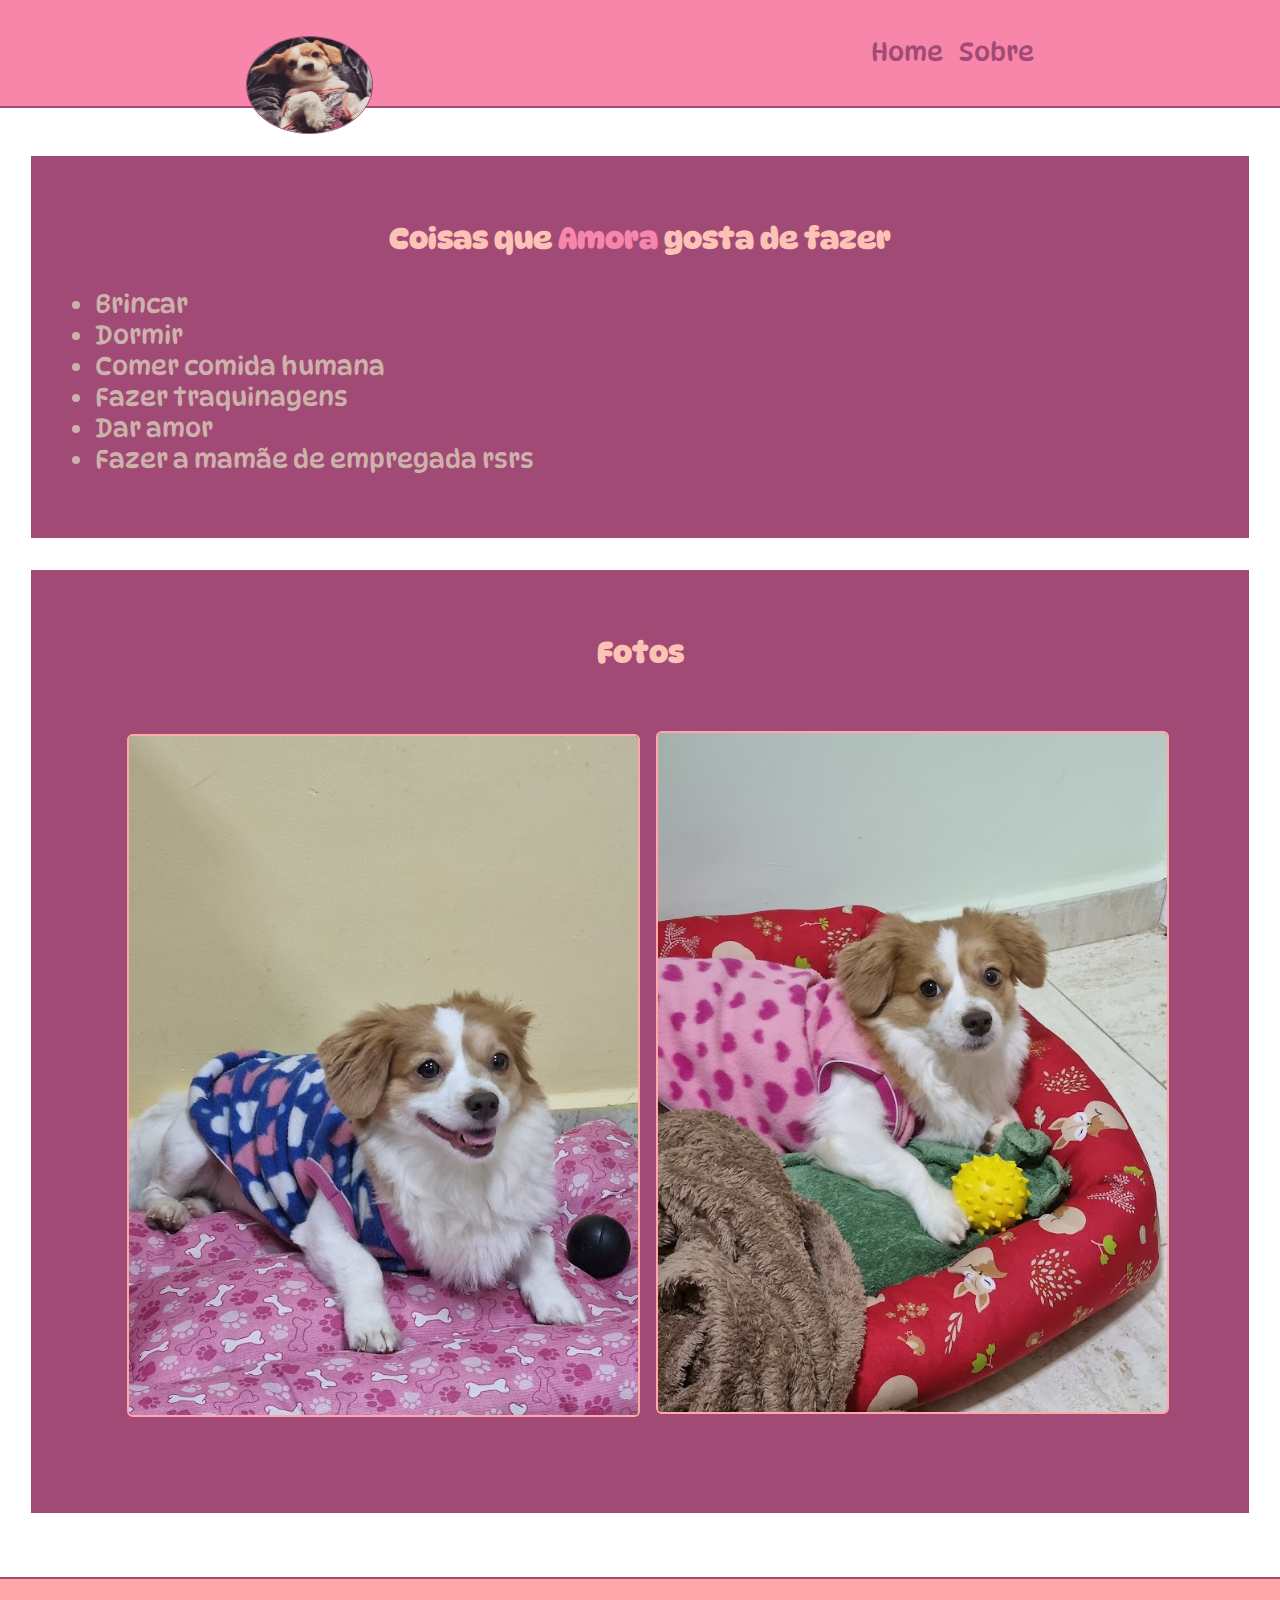
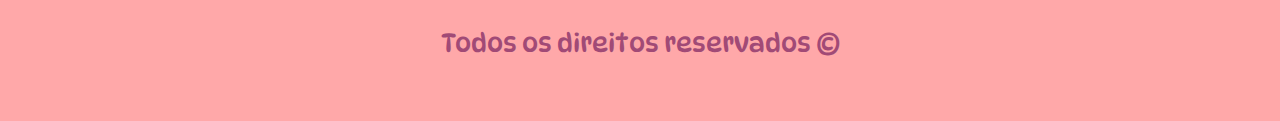
==== html-01/html/sobre.html @ 4ef54770 ":construction: Criado o style do html" ====
<!DOCTYPE html>
<html lang="pt-br">
<head>
  <meta charset="UTF-8">
  <meta http-equiv="X-UA-Compatible" content="IE=edge">
  <link href="https://fonts.googleapis.com/css2?family=DynaPuff:wght@400;700&display=swap" rel="stylesheet">
  <meta name="viewport" content="width=device-width, initial-scale=1.0">

  <link rel="preconnect" href="https://fonts.googleapis.com">
  <link rel="preconnect" href="https://fonts.gstatic.com" crossorigin>


  <link rel="stylesheet" href="../styles/global.css">
  <title>Sobre</title>
</head>
<body>
  <header class="header">
    <img src="../assets/logo.jpg" class="logo">
    <nav>
      <ul>
        <li> <a href="./index.html">Home</a> </li>
        <li> <a href="#">Sobre</a></li>
      </ul>
    </nav>
  </header>

  <main  class="main">
    <section>
      <h3>Coisas que <span>Amora</span> gosta de fazer</h3>
  
      <ul>
        <li>Brincar</li>
        <li>Dormir</li>
        <li>Comer comida humana</li>
        <li>Fazer traquinagens</li>
        <li>Dar amor </li>
        <li>Fazer a mamãe de empregada rsrs</li>
      </ul>
    </section>
  
    <section >
      <h3>Fotos</h3>
      
      <div class="galeria">
        <div class="galeria">
          <img src="../assets/amora2.jpg" >
        </div>
    
        <div>
          <img src="../assets/amoo.jpg">
        </div>
      </div>
    </section>
  </main>

  
  <footer class="footer">
    <p>Todos os direitos reservados &copy;</p>
  </footer>
</body>
</html>
---- html-01/styles/global.css ----
* {
  padding: 0;
  margin: 0;
  box-sizing: border-box;
}

:root {
  --color-haze:#A14A76;
  --color-pink-cinza: #CDB2AB;
  --color-pink-400: #F786AA;
  --color-pink-200: #FFA8A9;
  --color-pink-100: #FBC2B5;
}

/*===COR NO SCROLL ====*/
::-webkit-scrollbar {
  background:var(--color-pink-400); 
  width: .7rem; 
}

::-webkit-scrollbar-thumb {
 background: var(--color-haze); 
 border-radius: .7rem;
}

html {
  scroll-behavior: smooth; /* Rolagem de leve na página */
}

body {
  color: var(--color-pink-cinza);
  
  font-size: 1.6rem;
  font-family: 'DynaPuff', cursive;
}

a {
  text-decoration: none;
}

/*HEADER*/

.header {
  background: var(--color-pink-400) ;
  height: 12vh;
  width: 100%;
  padding: 0.275rem ;
  margin-bottom: 1rem ;

  display: flex;
  justify-content: space-around;
  border-bottom: 2px solid var(--color-haze);

}

.header .logo {
  width: 10%;
  border-radius: 50%;
  border: 1px solid var(--color-haze);
  
  
  position: relative;
  top: 2rem;
}

.header nav ul {
  display: flex;
  margin: 2rem auto ;
}

.header nav ul li {
  list-style: none;
  margin-left: 1rem ;
}

.header nav ul li > a {
  color: var(--color-haze);

  transition: color 0.1s;
}

.header nav ul li > a:hover, a:hover {
  color: var(--color-pink-200);
}



.header nav ul li > a:active {
  color: var(--color-pink-200);
  font-weight: 700;
}

.header nav ul li a.current  {
  color: #CDB2AB;
}


/*MAIN*/

.main {
  max-width: 1250px;
  width: 100%;

  margin: 0 auto;
  padding: 2rem 1rem;
}

section {
  background: #A14A76;
  margin-bottom: 2rem;
  padding: 4rem;
}

.text-home img {
  display: flex;
  margin: 0 auto;
  border: 2px solid var(--color-pink-200);
  border-radius: .355rem;
}

section h2, h3, h4 {  
  color: var(--color-pink-100);
  text-align: center;
  margin-bottom: 2rem;
}

span {
  color: var(--color-pink-400);
}

p {
  text-align: center;
  margin-bottom: 2rem;
}

#section-video{
  text-align: center;
}

.galeria {
  display: flex;
  align-items: center;
  padding: 1rem 1rem;
}

.galeria img {
  width: 100%;
  border: 2px solid var(--color-pink-200);
  border-radius: .355rem;
}


/*footer*/

.footer {
  background-color: var(--color-pink-200);
  color: var(--color-haze);
  height: 9rem;
  text-align: center;
  padding: 3rem;

  border-top: 2px solid var(--color-haze);
}


@media(max-width: 760px) {
  .header .logo {
    width: 100px;
  }

  .header nav ul li {
    margin: 1.2rem;
  }

}
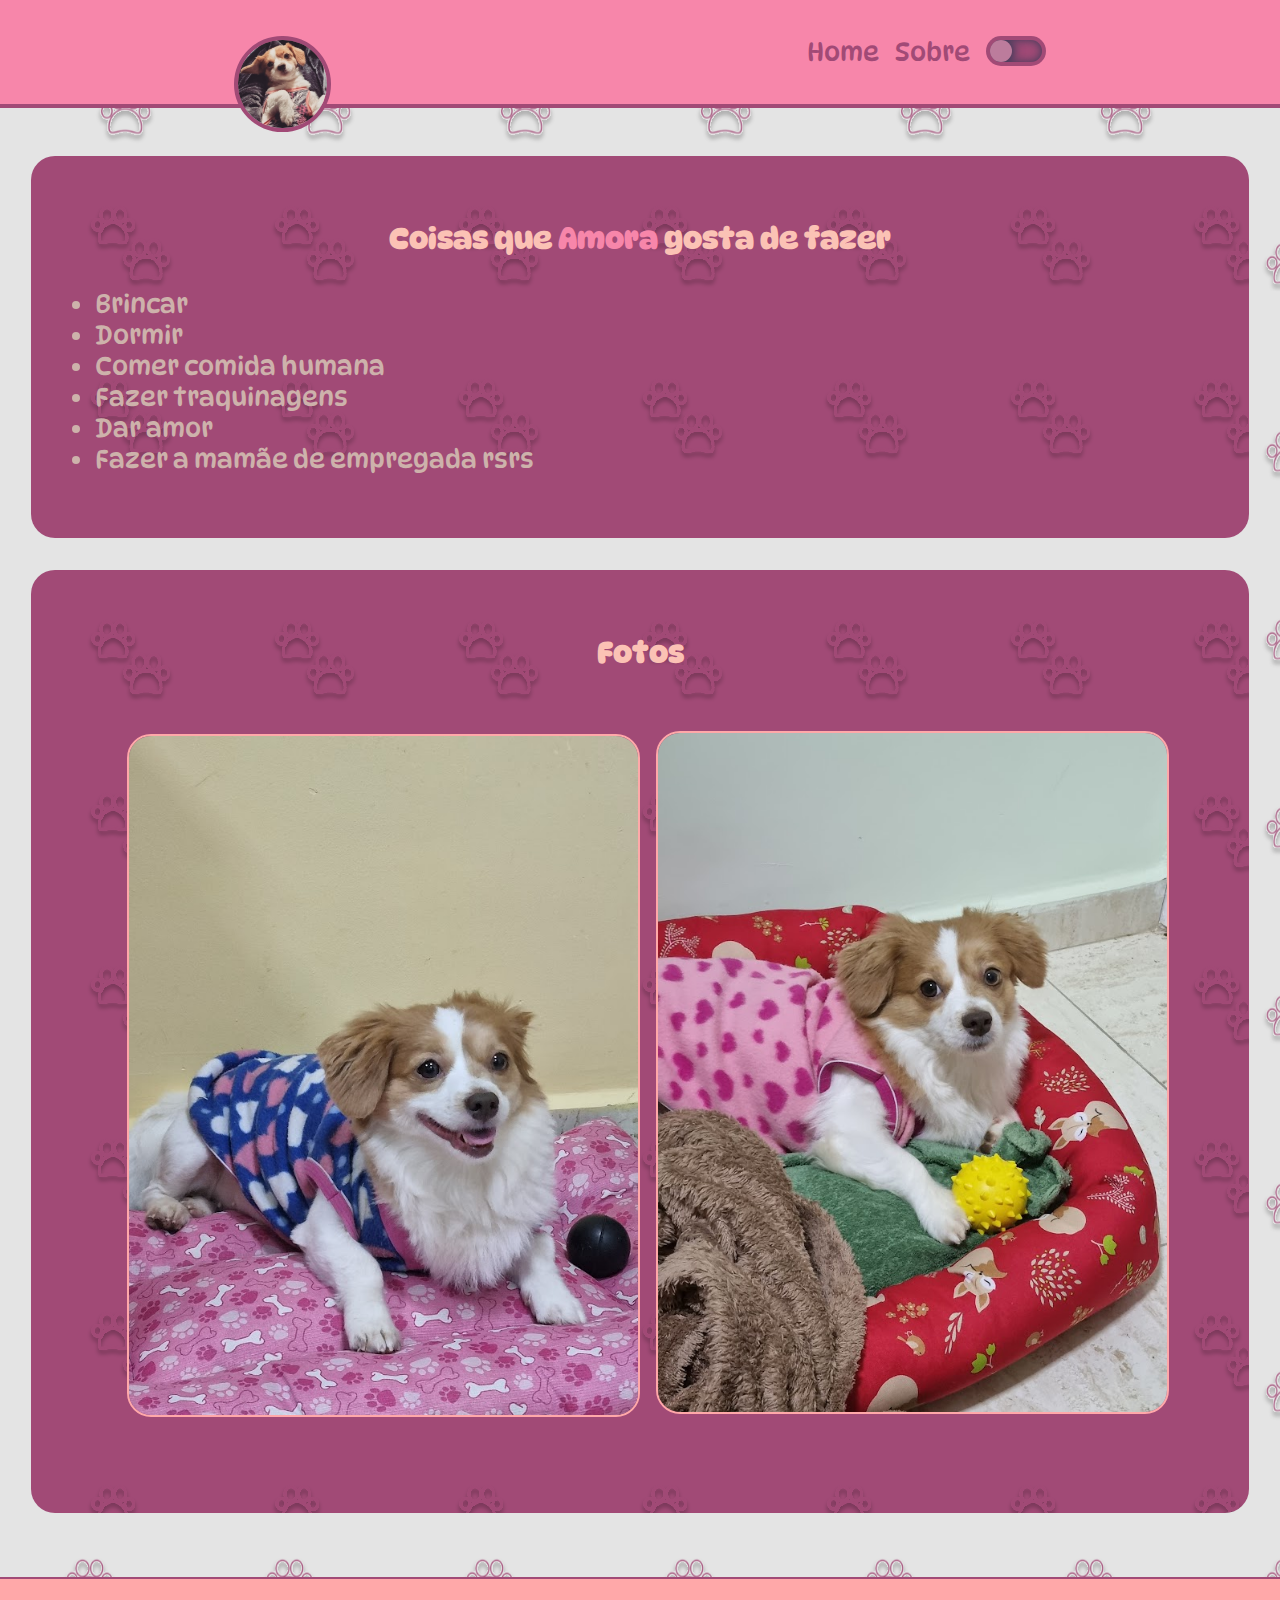
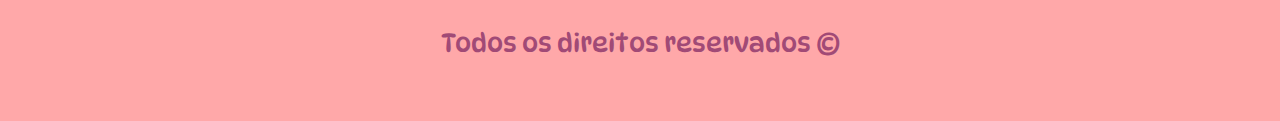
==== commit 3e7cc329: ":construction: Criado o js com theme" ====
--- a/html-01/html/sobre.html
+++ b/html-01/html/sobre.html
@@ -20,12 +20,18 @@
       <ul>
         <li> <a href="./index.html">Home</a> </li>
         <li> <a href="#">Sobre</a></li>
+        <li>  
+          <label class="switch">
+            <input id="theme" type="checkbox" class="checkbox">
+            <div class="slider"></div>
+          </label>
+        </li>
       </ul>
     </nav>
   </header>
 
   <main  class="main">
-    <section>
+    <section class="section">
       <h3>Coisas que <span>Amora</span> gosta de fazer</h3>
   
       <ul>
@@ -38,7 +44,7 @@
       </ul>
     </section>
   
-    <section >
+    <section class="section">
       <h3>Fotos</h3>
       
       <div class="galeria">
--- a/html-01/styles/global.css
+++ b/html-01/styles/global.css
@@ -10,6 +10,13 @@
   --color-pink-400: #F786AA;
   --color-pink-200: #FFA8A9;
   --color-pink-100: #FBC2B5;
+
+  /* dark  */
+
+  --color-dark-indepe: #3B3B58;
+  --color-dark-chinese: #7A5980;
+  --color-dark-purple: #7A5980;
+  --color-dark-mauve: #BC7C9C;
 }
 
 /*===COR NO SCROLL ====*/
@@ -23,15 +30,25 @@
  border-radius: .7rem;
 }
 
+
+
 html {
   scroll-behavior: smooth; /* Rolagem de leve na página */
 }
 
 body {
-  color: var(--color-pink-cinza);
-  
+  /* background-image: url(../assets/patinhas.svg); */ 
+  background-image: url(../assets/pata.svg);
+  background-color: rgba(222, 222, 222, 0.811);
+  background-size: 200px;
   font-size: 1.6rem;
   font-family: 'DynaPuff', cursive;
+  color: var(--color-pink-cinza);
+}
+
+.dark {
+  background-color: var(--color-dark-chinese);
+  color: var(--color-dark-mauve);
 }
 
 a {
@@ -41,7 +58,7 @@
 /*HEADER*/
 
 .header {
-  background: var(--color-pink-400) ;
+  background: var(--color-pink-400);
   height: 12vh;
   width: 100%;
   padding: 0.275rem ;
@@ -49,20 +66,28 @@
 
   display: flex;
   justify-content: space-around;
-  border-bottom: 2px solid var(--color-haze);
-
+  border-bottom: 4px solid var(--color-haze);
+}
+
+.headerDark {
+  background: var(--color-dark-indepe);
+  border-bottom: 4px solid var(--color-dark-mauve) ;
 }
 
 .header .logo {
-  width: 10%;
+  /* width: 100%; */
   border-radius: 50%;
-  border: 1px solid var(--color-haze);
+  border: 4px solid var(--color-haze);
   
   
   position: relative;
   top: 2rem;
 }
 
+.headerDark .logo {
+  border: 4px solid var(--color-dark-mauve);
+}
+
 .header nav ul {
   display: flex;
   margin: 2rem auto ;
@@ -79,19 +104,71 @@
   transition: color 0.1s;
 }
 
+.headerDark nav ul li > a {
+  color: var(--color-dark-mauve);
+}
+
 .header nav ul li > a:hover, a:hover {
   color: var(--color-pink-200);
 }
 
-
+.headerDark nav ul li > a:hover, a:hover {
+  color: var(--color-dark-chinese);
+}
 
 .header nav ul li > a:active {
   color: var(--color-pink-200);
   font-weight: 700;
 }
 
-.header nav ul li a.current  {
-  color: #CDB2AB;
+.headerDark nav ul li > a:active {
+  color: var(--color-dark-purple);
+}
+
+/* button  */
+
+/* From uiverse.io by @Galahhad */
+.checkbox {
+  display: none;
+}
+
+.slider {
+  width: 60px;
+  height: 30px;
+  background-color: var(--color-haze);
+  border-radius: 20px;
+  overflow: hidden;
+  display: flex;
+  align-items: center;
+  border: 4px solid transparent;
+  transition: .3s;
+  box-shadow: 0 0 10px 0 var(--color-dark-indepe) inset;
+  cursor: pointer;
+}
+
+.slider::before {
+  content: '';
+  display: block;
+  width: 100%;
+  height: 100%;
+  background-color: var(--color-dark-mauve);
+  transform: translateX(-30px);
+  border-radius: 20px;
+  transition: .3s;
+  box-shadow: 0 0 10px 3px var(--color-dark-indepe);
+}
+
+.checkbox:checked ~ .slider::before {
+  transform: translateX(30px);
+  box-shadow: 0 0 10px 3px var(--color-dark-purple);
+}
+
+.checkbox:checked ~ .slider {
+  background-color: var(--color-haze);
+}
+
+.checkbox:active ~ .slider::before {
+  transform: translate(0);
 }
 
 
@@ -106,16 +183,31 @@
 }
 
 section {
-  background: #A14A76;
+  background: var(--color-haze);
+  background-image: url(../assets/pata.svg);
   margin-bottom: 2rem;
   padding: 4rem;
+  border-radius: 1.5rem;
+}
+
+.dark  .section {
+  background-color: var(--color-dark-indepe);
+}
+
+.home {
+  display: grid;
+  grid-template-columns: 400px 1fr;
+}
+
+.home p {
+  text-align:justify;
 }
 
 .text-home img {
-  display: flex;
   margin: 0 auto;
   border: 2px solid var(--color-pink-200);
-  border-radius: .355rem;
+  border-radius: 1.5rem;
+  transform: skewY(-5deg);
 }
 
 section h2, h3, h4 {  
@@ -146,8 +238,10 @@
 .galeria img {
   width: 100%;
   border: 2px solid var(--color-pink-200);
-  border-radius: .355rem;
-}
+  border-radius: 1.5rem;
+
+}
+
 
 
 /*footer*/
@@ -159,17 +253,22 @@
   text-align: center;
   padding: 3rem;
 
-  border-top: 2px solid var(--color-haze);
-}
-
-
-@media(max-width: 760px) {
-  .header .logo {
-    width: 100px;
+  border-top: 2px solid var(--color-haze); 
+}
+
+.dark .footer {
+  background-color: var(--color-dark-indepe);
+  color: var(--color-dark-chinese);
+}
+
+@media(max-width: 960px) {
+  .home {
+    grid-template-columns: 1fr;
   }
 
-  .header nav ul li {
-    margin: 1.2rem;
+  .home img {
+    margin-bottom: 2.6rem;
   }
+  
 
 }